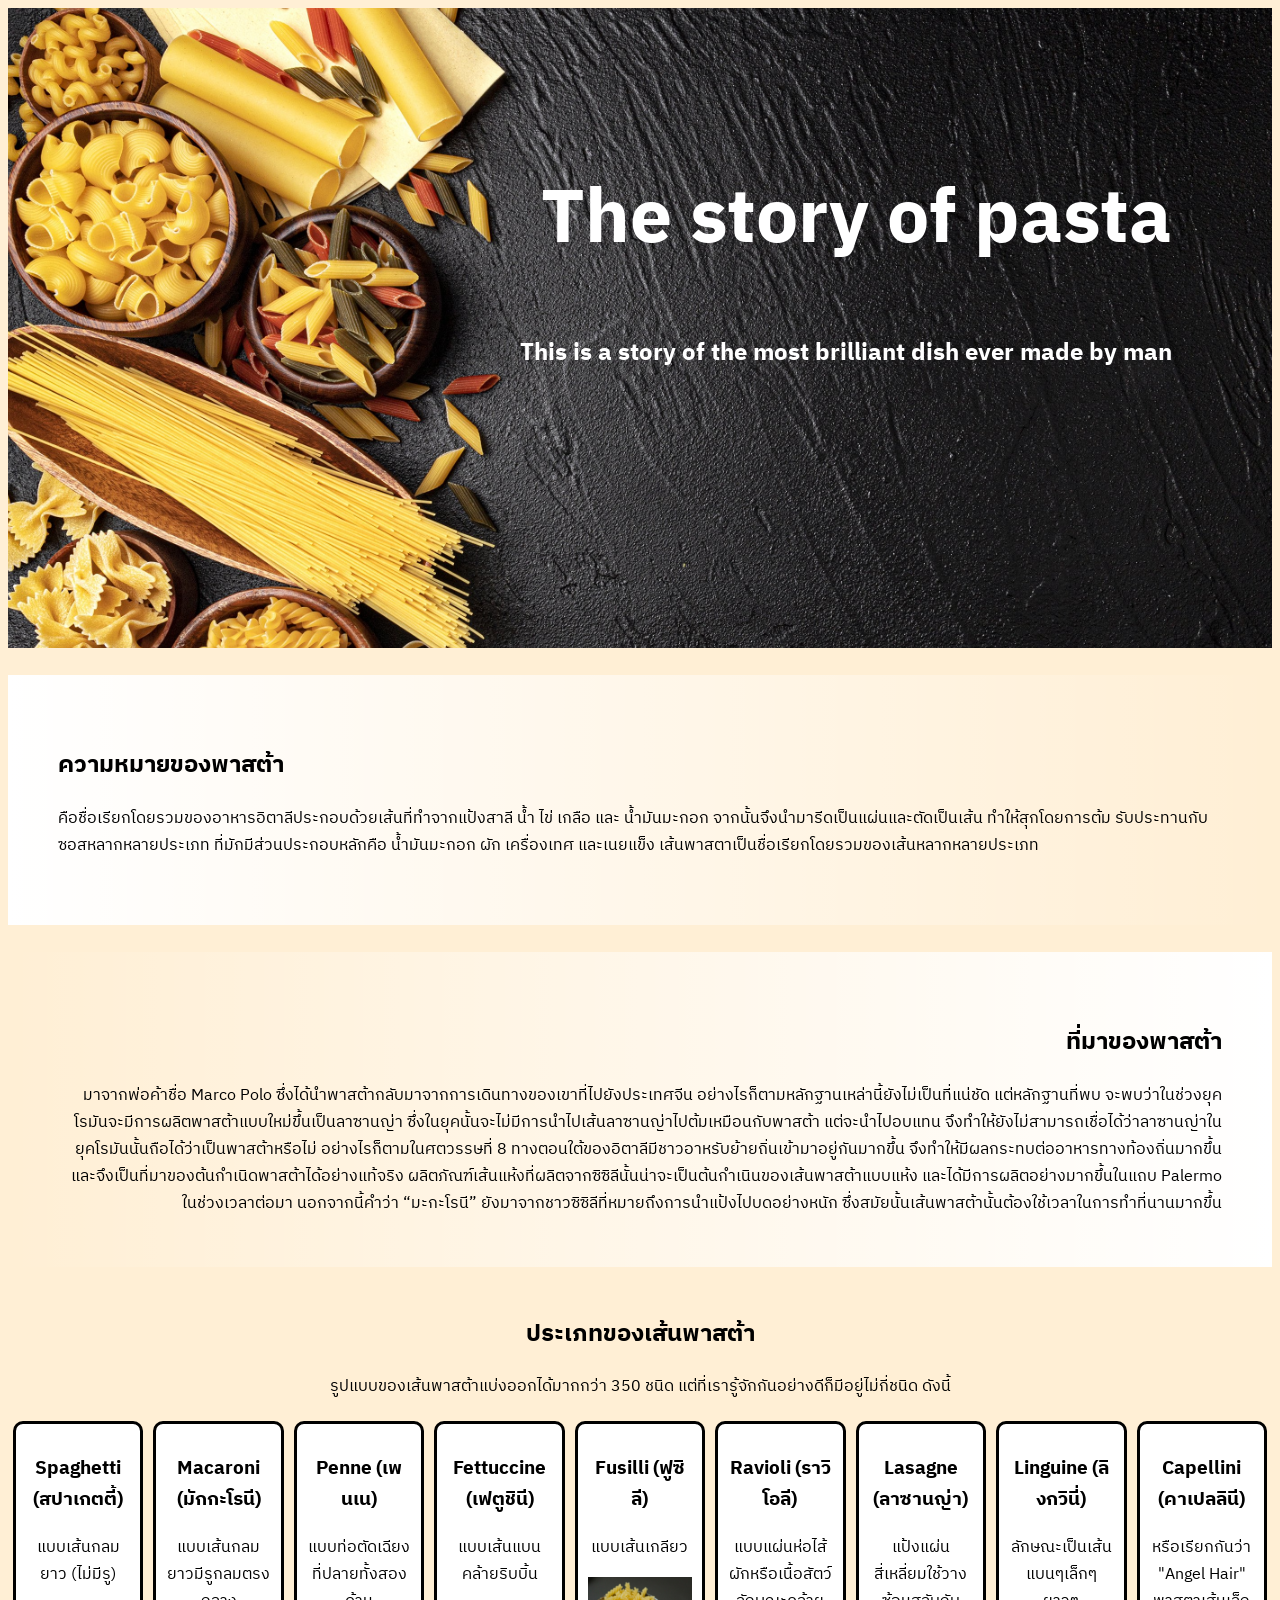
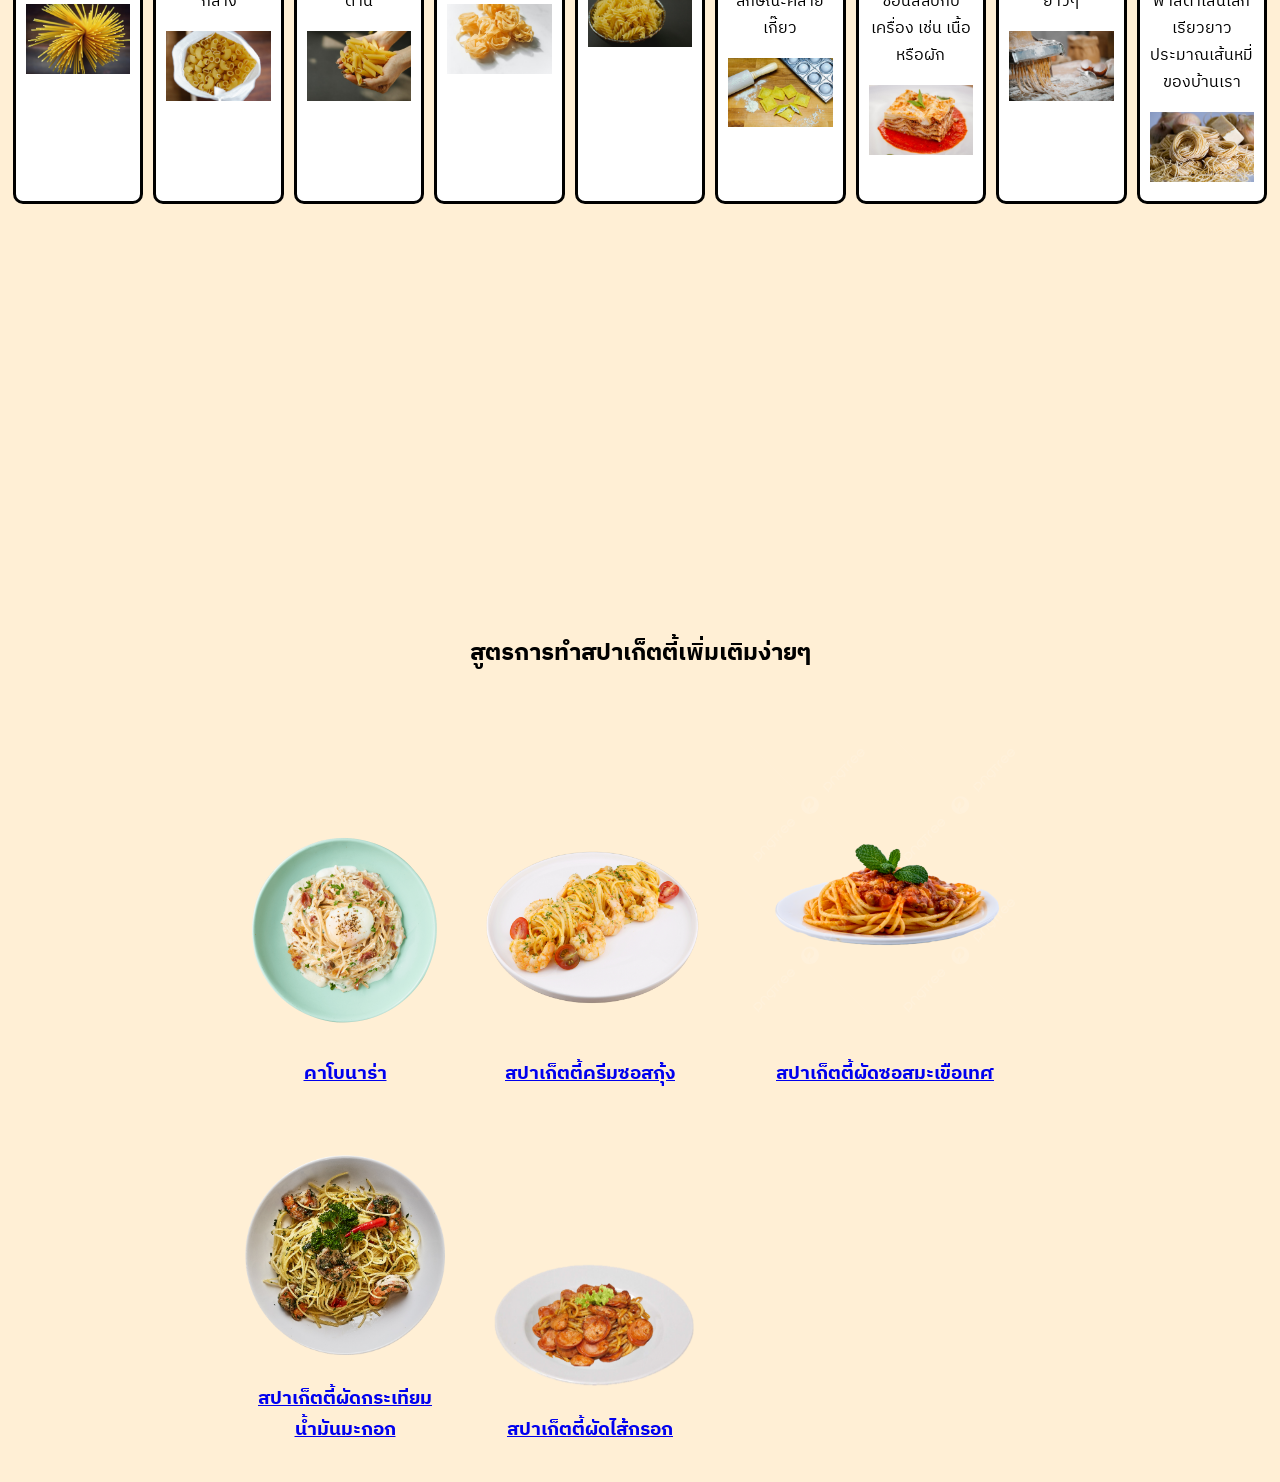
==== index.html @ b411c7ec "initial version" ====
<!DOCTYPE html>
<!--[if lt IE 7]>      <html class="no-js lt-ie9 lt-ie8 lt-ie7"> <![endif]-->
<!--[if IE 7]>         <html class="no-js lt-ie9 lt-ie8"> <![endif]-->
<!--[if IE 8]>         <html class="no-js lt-ie9"> <![endif]-->
<!--[if gt IE 8]>      <html class="no-js"> <!--<![endif]-->
<html>

<head>
  <meta charset="utf-8">
  <meta http-equiv="X-UA-Compatible" content="IE=edge">
  <title>The Spaghetti Story</title>
  <meta name="description" content="">
  <meta name="viewport" content="width=device-width, initial-scale=1">
  <link rel="stylesheet" href="css/main.css">
  <link href="https://fonts.googleapis.com/css2?family=IBM+Plex+Sans+Thai&display=swap" rel="stylesheet">

</head>

<body>
  <div>
    <div class="preface">
      <h1>The story of pasta</h1>

      <h2>This is a story of the most brilliant dish ever made by man</h2>
    </div>

    <br>
    <div class="intro">
      <div class="def">
        <h2>ความหมายของพาสต้า</h2>
        <p> คือชื่อเรียกโดยรวมของอาหารอิตาลีประกอบด้วยเส้นที่ทำจากแป้งสาลี น้ำ ไข่ เกลือ และ น้ำมันมะกอก
          จากนั้นจึงนำมารีดเป็นแผ่นและตัดเป็นเส้น ทำให้สุกโดยการต้ม
          รับประทานกับซอสหลากหลายประเภท ที่มักมีส่วนประกอบหลักคือ น้ำมันมะกอก ผัก เครื่องเทศ และเนยแข็ง
          เส้นพาสตาเป็นชื่อเรียกโดยรวมของเส้นหลากหลายประเภท</p>
      </div>
      <br>

      <div class="locate">
        <h2>ที่มาของพาสต้า</h2>
        <p1>มาจากพ่อค้าชื่อ Marco Polo ซึ่งได้นำพาสต้ากลับมาจากการเดินทางของเขาที่ไปยังประเทศจีน
          อย่างไรก็ตามหลักฐานเหล่านี้ยังไม่เป็นที่แน่ชัด แต่หลักฐานที่พบ
          จะพบว่าในช่วงยุคโรมันจะมีการผลิตพาสต้าแบบใหม่ขึ้นเป็นลาซานญ่า
          ซึ่งในยุคนั้นจะไม่มีการนำไปเส้นลาซานญ่าไปต้มเหมือนกับพาสต้า แต่จะนำไปอบแทน
          จึงทำให้ยังไม่สามารถเชื่อได้ว่าลาซานญ่าในยุคโรมันนั้นถือได้ว่าเป็นพาสต้าหรือไม่ อย่างไรก็ตามในศตวรรษที่ 8
          ทางตอนใต้ของอิตาลีมีชาวอาหรับย้ายถิ่นเข้ามาอยู่กันมากขึ้น จึงทำให้มีผลกระทบต่ออาหารทางท้องถิ่นมากขึ้น
          และจึงเป็นที่มาของต้นกำเนิดพาสต้าได้อย่างแท้จริง
          ผลิตภัณฑ์เส้นแห้งที่ผลิตจากซิซิลีนั้นน่าจะเป็นต้นกำเนินของเส้นพาสต้าแบบแห้ง และได้มีการผลิตอย่างมากขึ้นในแถบ
          Palermo ในช่วงเวลาต่อมา นอกจากนี้คำว่า “มะกะโรนี” ยังมาจากชาวซิซิลีที่หมายถึงการนำแป้งไปบดอย่างหนัก
          ซึ่งสมัยนั้นเส้นพาสต้านั้นต้องใช้เวลาในการทำที่นานมากขึ้น</p1>
      </div>
    </div>

    <br>
    <div class="ptype">
      <h2>ประเภทของเส้นพาสต้า</h2>
      <p>รูปแบบของเส้นพาสต้าแบ่งออกได้มากกว่า 350 ชนิด แต่ที่เรารู้จักกันอย่างดีก็มีอยู่ไม่กี่ชนิด ดังนี้</p>
      <div class="type">
        <div class="card">
          <h3>Spaghetti (สปาเกตตี้)</h3>
          <p>แบบเส้นกลมยาว (ไม่มีรู)</p>
          <img src="images/pexels-pixabay-262905.jpg" class="card-img">
        </div>
        <div class="card">
          <h3>Macaroni (มักกะโรนี)</h3>
          <p>แบบเส้นกลมยาวมีรูกลมตรงกลาง</p>
          <img src="images/pexels-sarah-chai-7262447.jpg" class="card-img">
        </div>
        <div class="card">
          <h3>Penne (เพนเน)</h3>
          <p>แบบท่อตัดเฉียงที่ปลายทั้งสองด้าน</p>
          <img src="images/pexels-klaus-nielsen-6287336.jpg" class="card-img">
        </div>
        <div class="card">
          <h3>Fettuccine (เฟตูชินี)</h3>
          <p>แบบเส้นแบนคล้ายริบบิ้น</p>
          <img src="images/pexels-polina-tankilevitch-4518804.jpg" class="card-img">
        </div>
        <div class="card">
          <h3>Fusilli (ฟูซิลี)</h3>
          <p>แบบเส้นเกลียว</p>
          <img src="images/Fusilli.jpg" class="card-img">
        </div>
        <div class="card">
          <h3>Ravioli (ราวิโอลี)</h3>
          <p>แบบแผ่นห่อไส้ผักหรือเนื้อสัตว์ ลักษณะคล้ายเกี๊ยว</p>
          <img src="images/Ravioli.jpg" class="card-img">
        </div>
        <div class="card">
          <h3>Lasagne (ลาซานญ่า)</h3>
          <p>แป้งแผ่นสี่เหลี่ยมใช้วางซ้อนสลับกับเครื่อง เช่น เนื้อหรือผัก</p>
          <img src="images/Lasagne.jpg" class="card-img">
        </div>
        <div class="card">
          <h3>Linguine (ลิงกวินี่)</h3>
          <p>ลักษณะเป็นเส้นแบนๆเล็กๆยาวๆ</p>
          <img src="images/Linguine.jpg" class="card-img">
        </div>
        <div class="card">
          <h3>Capellini (คาเปลลินี)</h3>
          <p>หรือเรียกกันว่า "Angel Hair" พาสตาเส้นเล็กเรียวยาวประมาณเส้นหมี่ของบ้านเรา</p>
          <img src="images/Capellini.jpg" class="card-img">
        </div>
      </div>
    </div>

    <h2>สูตรการทำสปาเก็ตตี้เพิ่มเติมง่ายๆ</h2>
    <table class="table" width="10" border="0" cellpadding="10" cellspacing="0">
      <tbody>
        <tr>
          <td width="200" align="center" valign="bottom">
            <a href="carbonara.html" taget="blank">
              <img src="images/Spaghetti_Carbonara.png" width="200">
              <h3>คาโบนาร่า</h3>
            </a>
          </td>
          <td width="200" align="center" valign="bottom">&nbsp;
            <a href="cream-sause.html">
              <img src="images/shrimp spaghetti.png" width="250">
              <h3>สปาเก็ตตี้ครีมซอสกุ้ง</h3>
            </a>
          </td>
          <td width="200" align="center" valign="bottom">&nbsp;
            <a href="spaghetti.html">
              <img src="images/spaghetti.jpg" width="300" height="300">
              <h3>สปาเก็ตตี้ผัดซอสมะเขือเทศ</h3>
            </a>
          </td>
        <tr class="table">
          <td width="200" align="center" valign="bottom">&nbsp;
            <a href="aglio e olio.html">
              <img src="images/aglio e olio.png" width="200">
              <h3>สปาเก็ตตี้ผัดกระเทียมน้ำมันมะกอก</h3>
            </a>
          </td>
          <td width="200" align="center" valign="bottom">&nbsp;
            <a href="spaghetti_sausages.html">
              <img src="images/german-sausage-spaghetti.png" width="200">
              <h3>สปาเก็ตตี้ผัดไส้กรอก</h3>
            </a>
          </td>
        </tr>
        </tr>
      </tbody>
    </table>
  </div>
</body>

</html>
---- css/main.css ----
body {
    background-color: #ffefd5;
    font-family:  'IBM Plex Sans Thai', sans-serif;
    text-align: center;
    
}

h1 {
    font-size: 75px;
}

.preface {
    background-image: url('../images/spahghettipre.jpg');
    background-size: cover;
    height: 60vh;
    background-attachment: fixed;
    padding-top: 100px;
    text-align: right;
    color: #ffffff;
    margin: 0px auto;
    padding-right: 100px;
}

.def {
    border: none;
    width: auto;
    height: auto;
    
    background-color: white;
    padding: 50px;
    
    justify-content: center;
    align-items: center;
    text-align: left;
    background: linear-gradient(to right, white, transparent);
}

.locate {
    border: none;
    width: auto;
    height: auto;
    
    background-color: white;
    padding: 50px;
    
    justify-content: center;
    align-items: center;
    background: linear-gradient(to left, white, transparent);
    text-align: right;
}

.intro {
    gap: 20px;
    align-items: center;
    justify-content: center;
}

.ptype {
    height: 100vh;
}

.type {
    display: flex;
    width: auto;
}

.card {
    width: 300px;
    border: black solid;
    border-radius: 10px;
    overflow: hidden;
    background-color: white;
    padding: 10px;
    margin: 5px;
}

.card-img {
    width: 100%;
}

.table {
    margin: 0px auto;
    text-align: center;
    align-content: center;
    vertical-align: center;
}
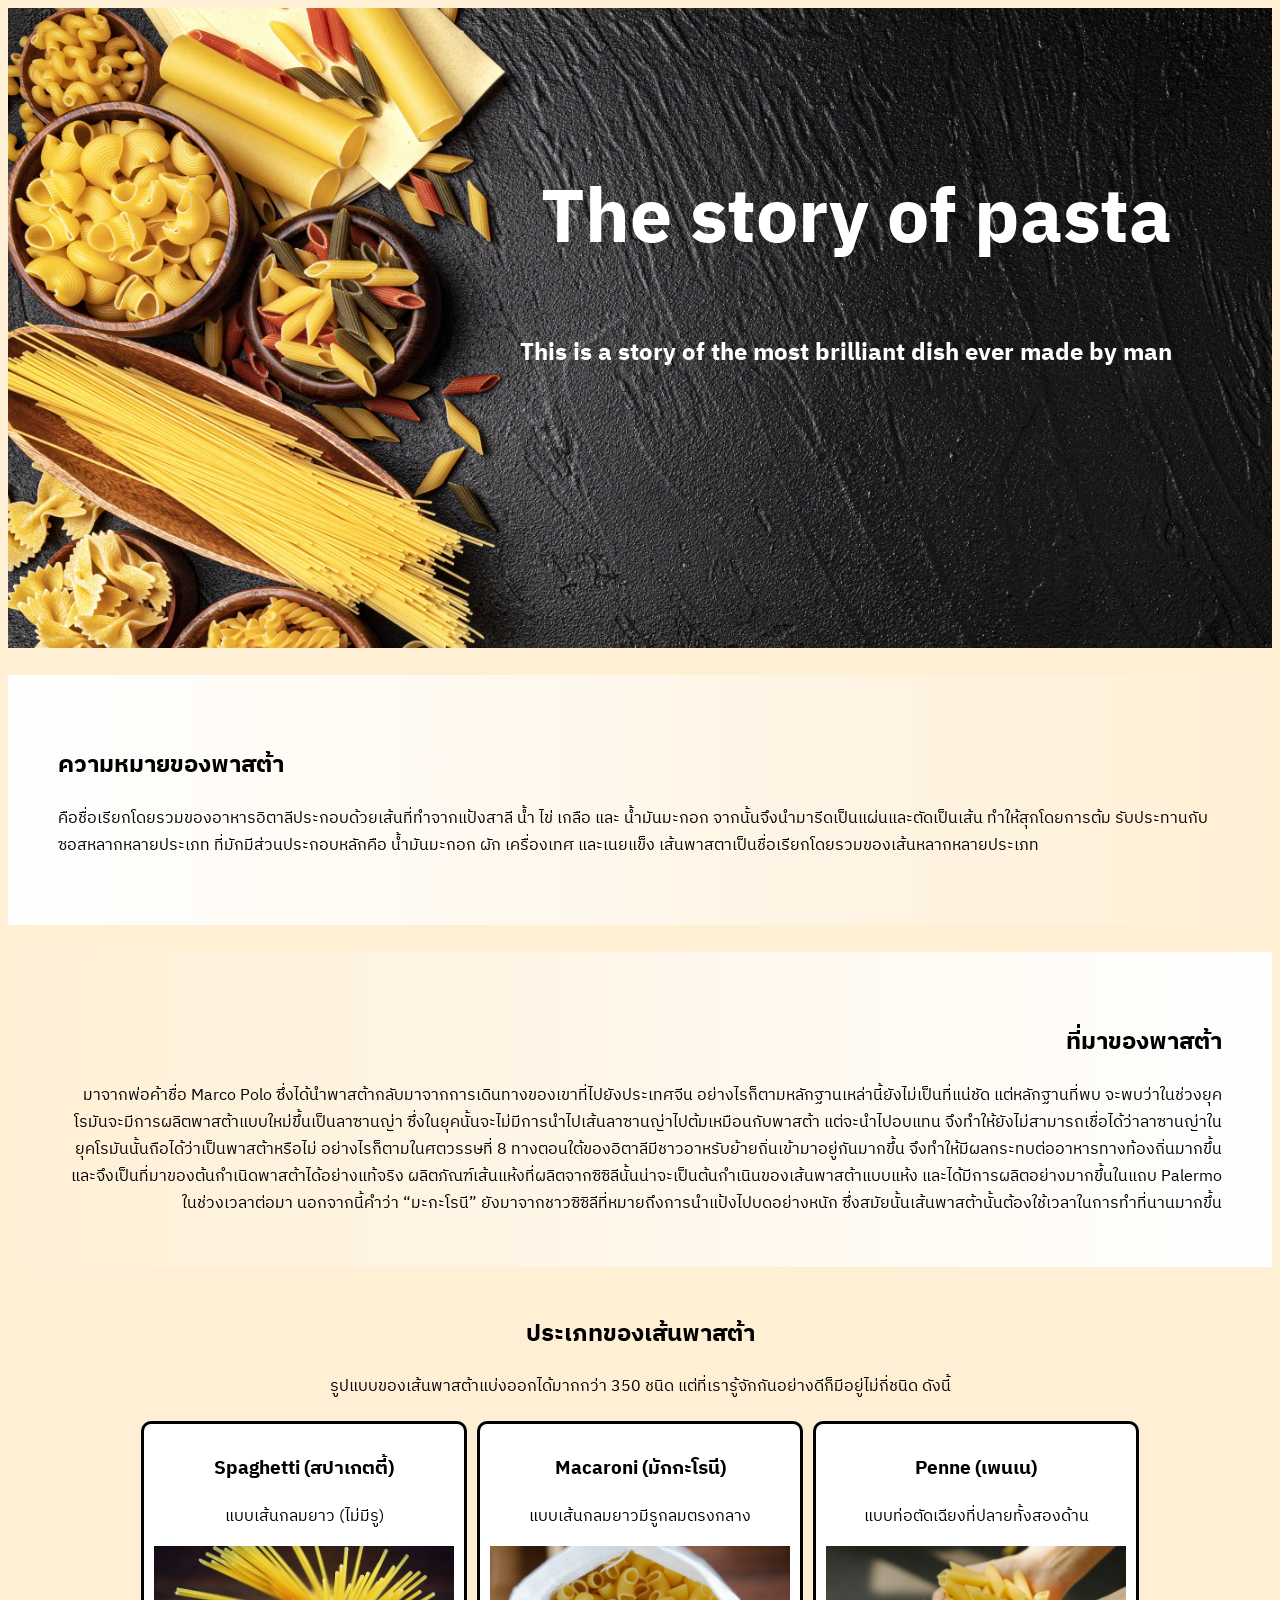
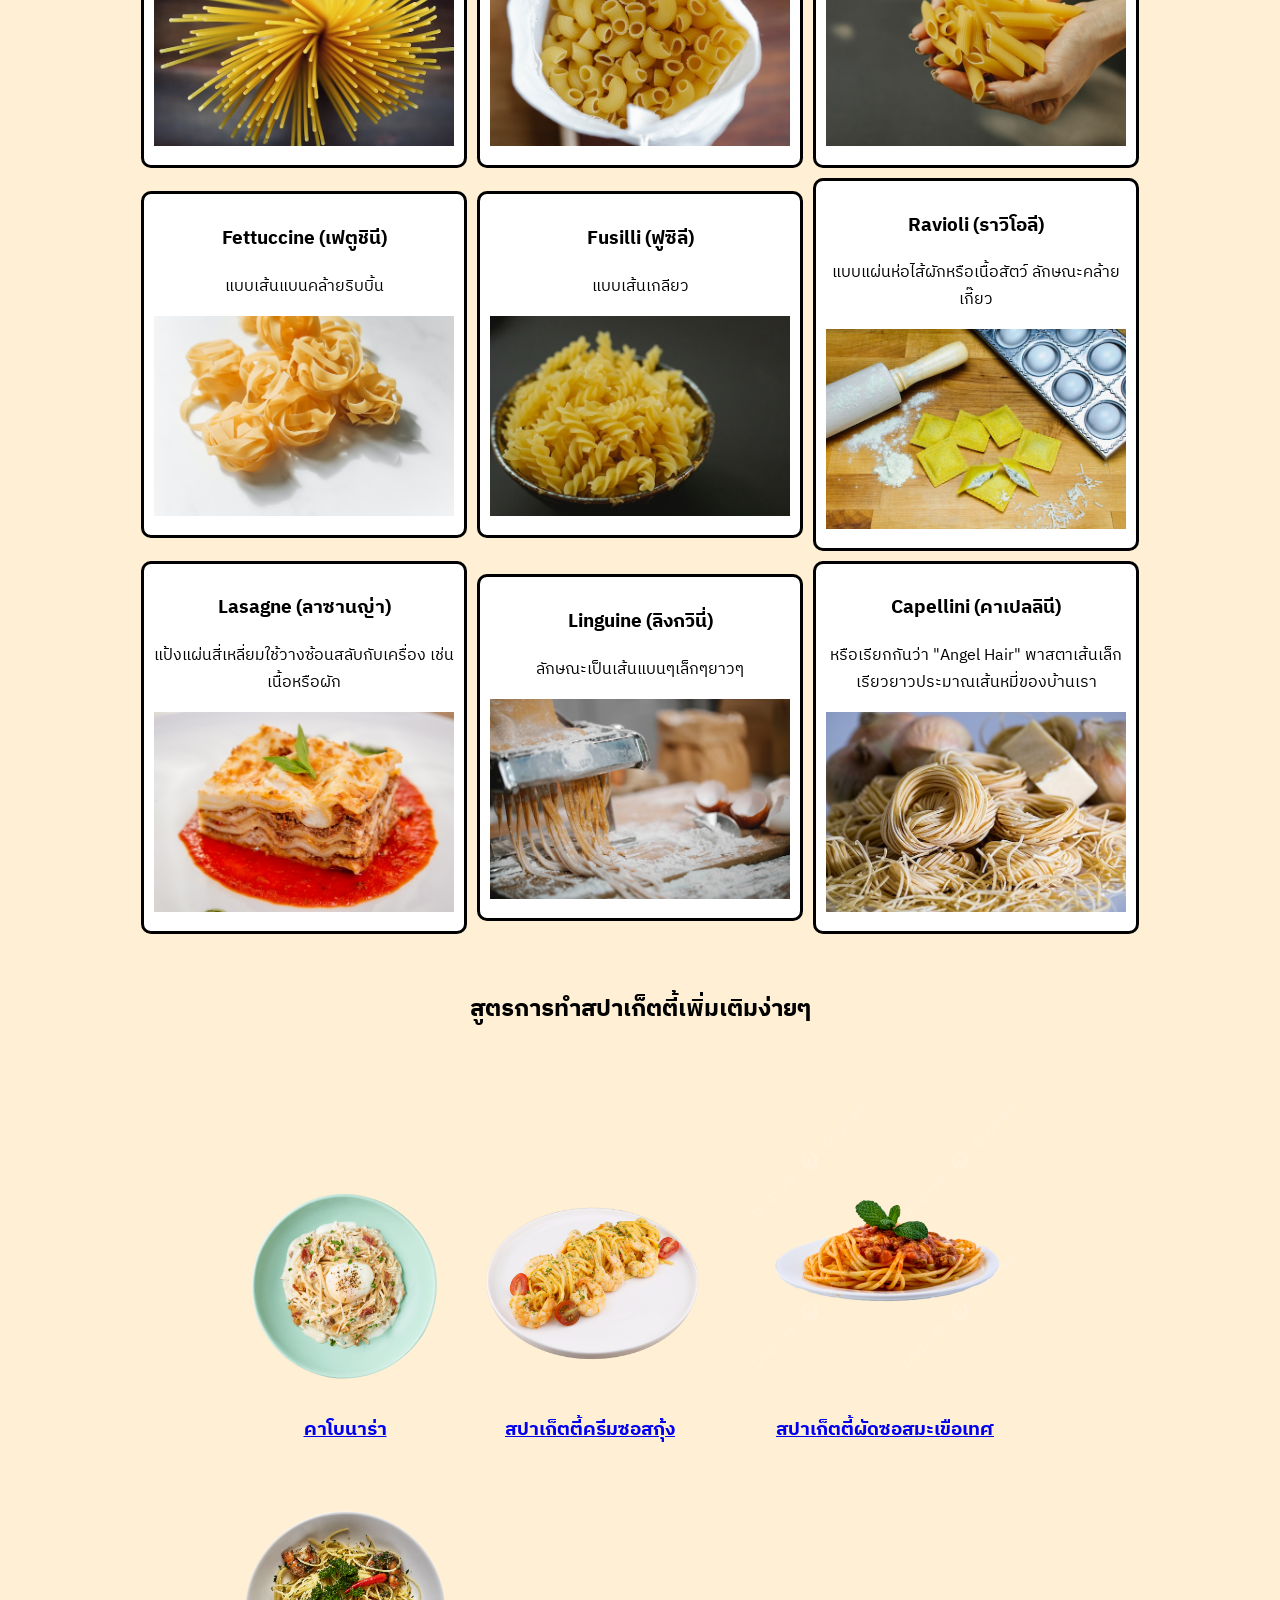
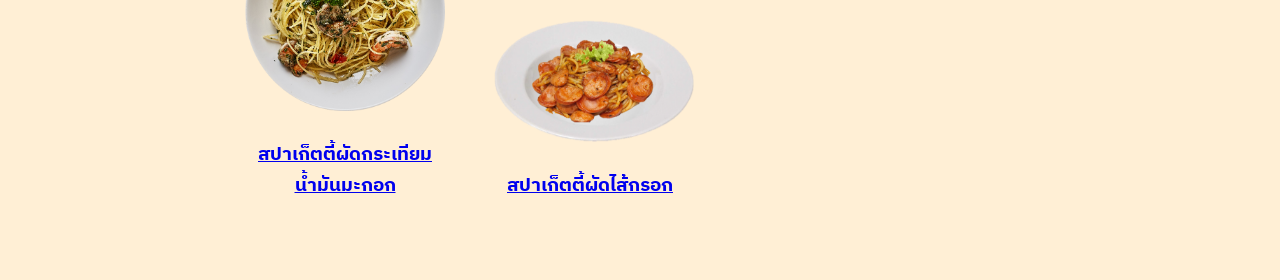
==== commit 4d611280: "update-1" ====
--- a/index.html
+++ b/index.html
@@ -8,7 +8,7 @@
 <head>
   <meta charset="utf-8">
   <meta http-equiv="X-UA-Compatible" content="IE=edge">
-  <title>The Spaghetti Story</title>
+  <title>The Spaghetti Stories</title>
   <meta name="description" content="">
   <meta name="viewport" content="width=device-width, initial-scale=1">
   <link rel="stylesheet" href="css/main.css">
@@ -102,7 +102,7 @@
         </div>
       </div>
     </div>
-
+<div class="menu">
     <h2>สูตรการทำสปาเก็ตตี้เพิ่มเติมง่ายๆ</h2>
     <table class="table" width="10" border="0" cellpadding="10" cellspacing="0">
       <tbody>
@@ -142,6 +142,7 @@
         </tr>
       </tbody>
     </table>
+    </div>
   </div>
 </body>
 
--- a/css/main.css
+++ b/css/main.css
@@ -55,13 +55,18 @@
     justify-content: center;
 }
 
-.ptype {
-    height: 100vh;
-}
+
 
 .type {
     display: flex;
+    justify-content: center;
+    align-items: center;
+    text-align: center;
     width: auto;
+    flex-wrap: wrap;
+    width: 0 auto;
+    
+    
 }
 
 .card {
@@ -83,4 +88,15 @@
     text-align: center;
     align-content: center;
     vertical-align: center;
+}
+
+.menu {
+    margin: 50px;
+}
+
+.menu table {
+    margin: 0 auto;
+    display: flex;
+    justify-content: center;
+    align-items: center;
 }
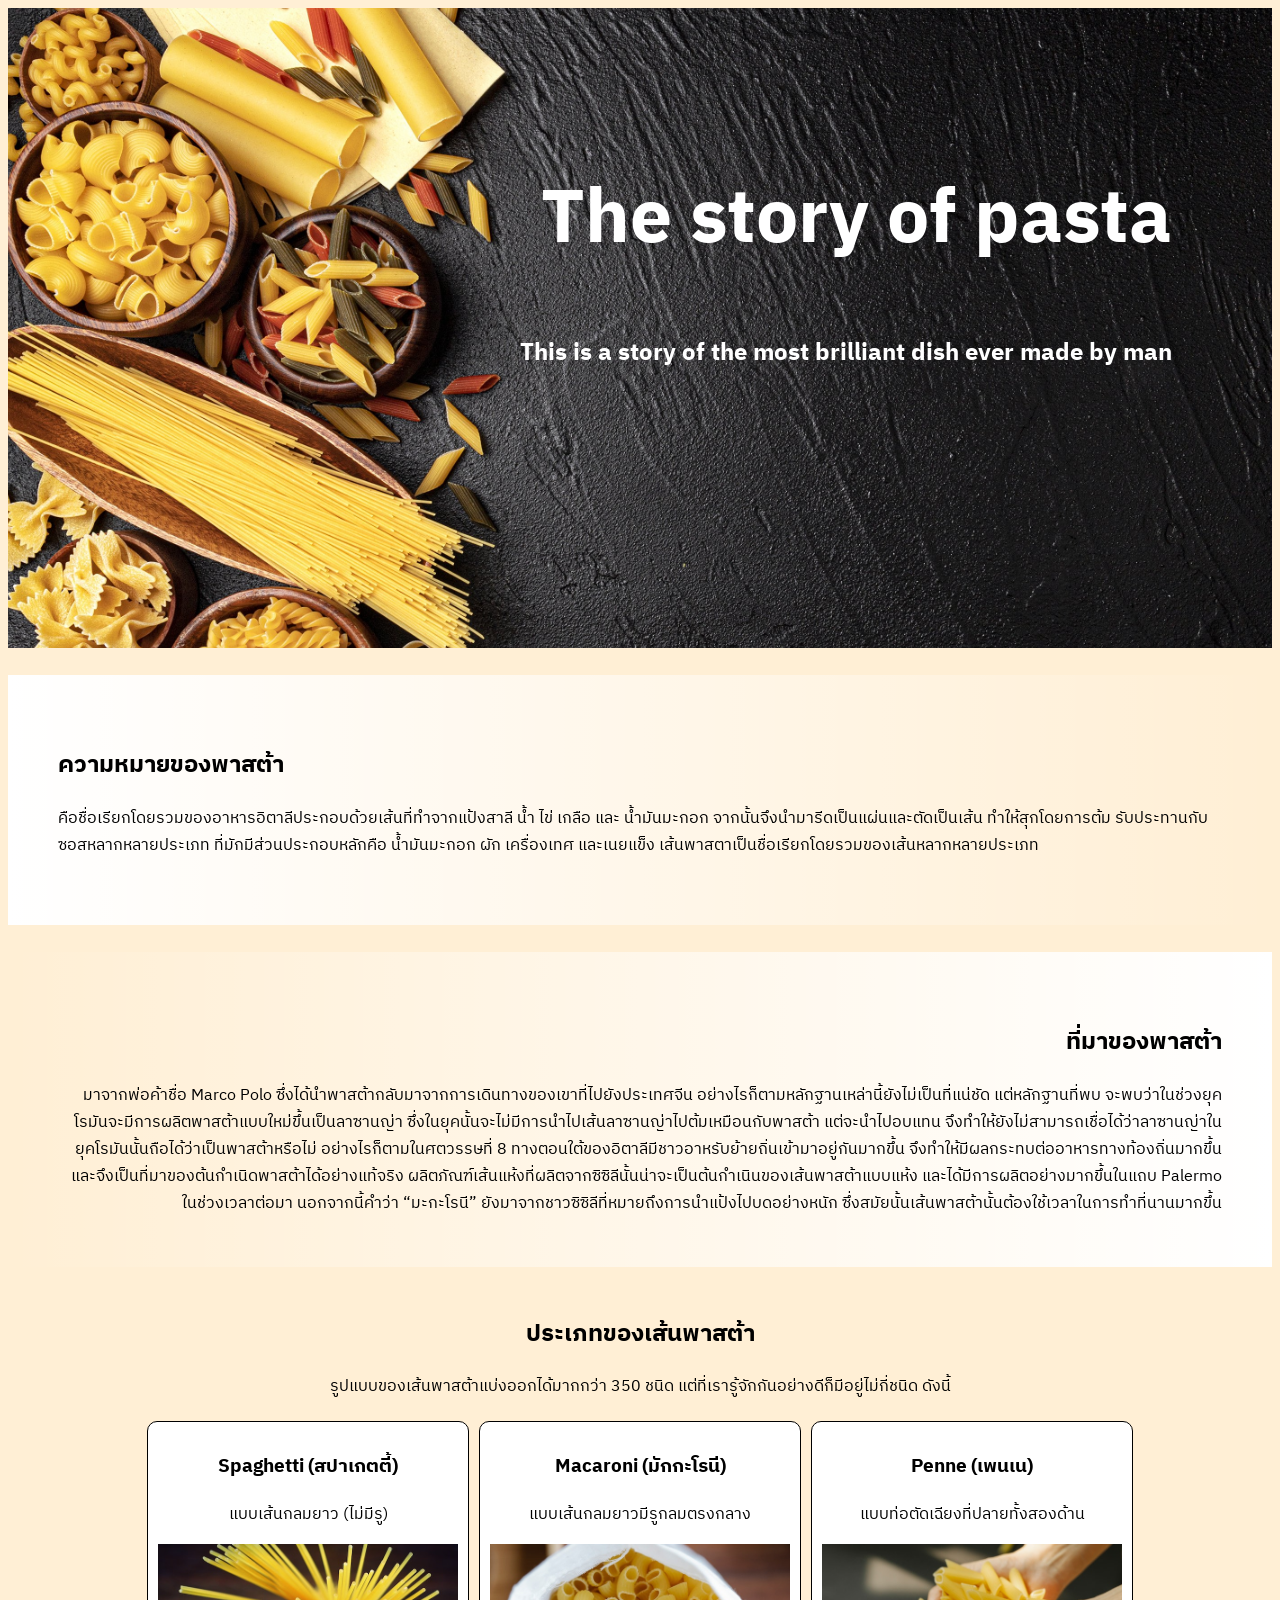
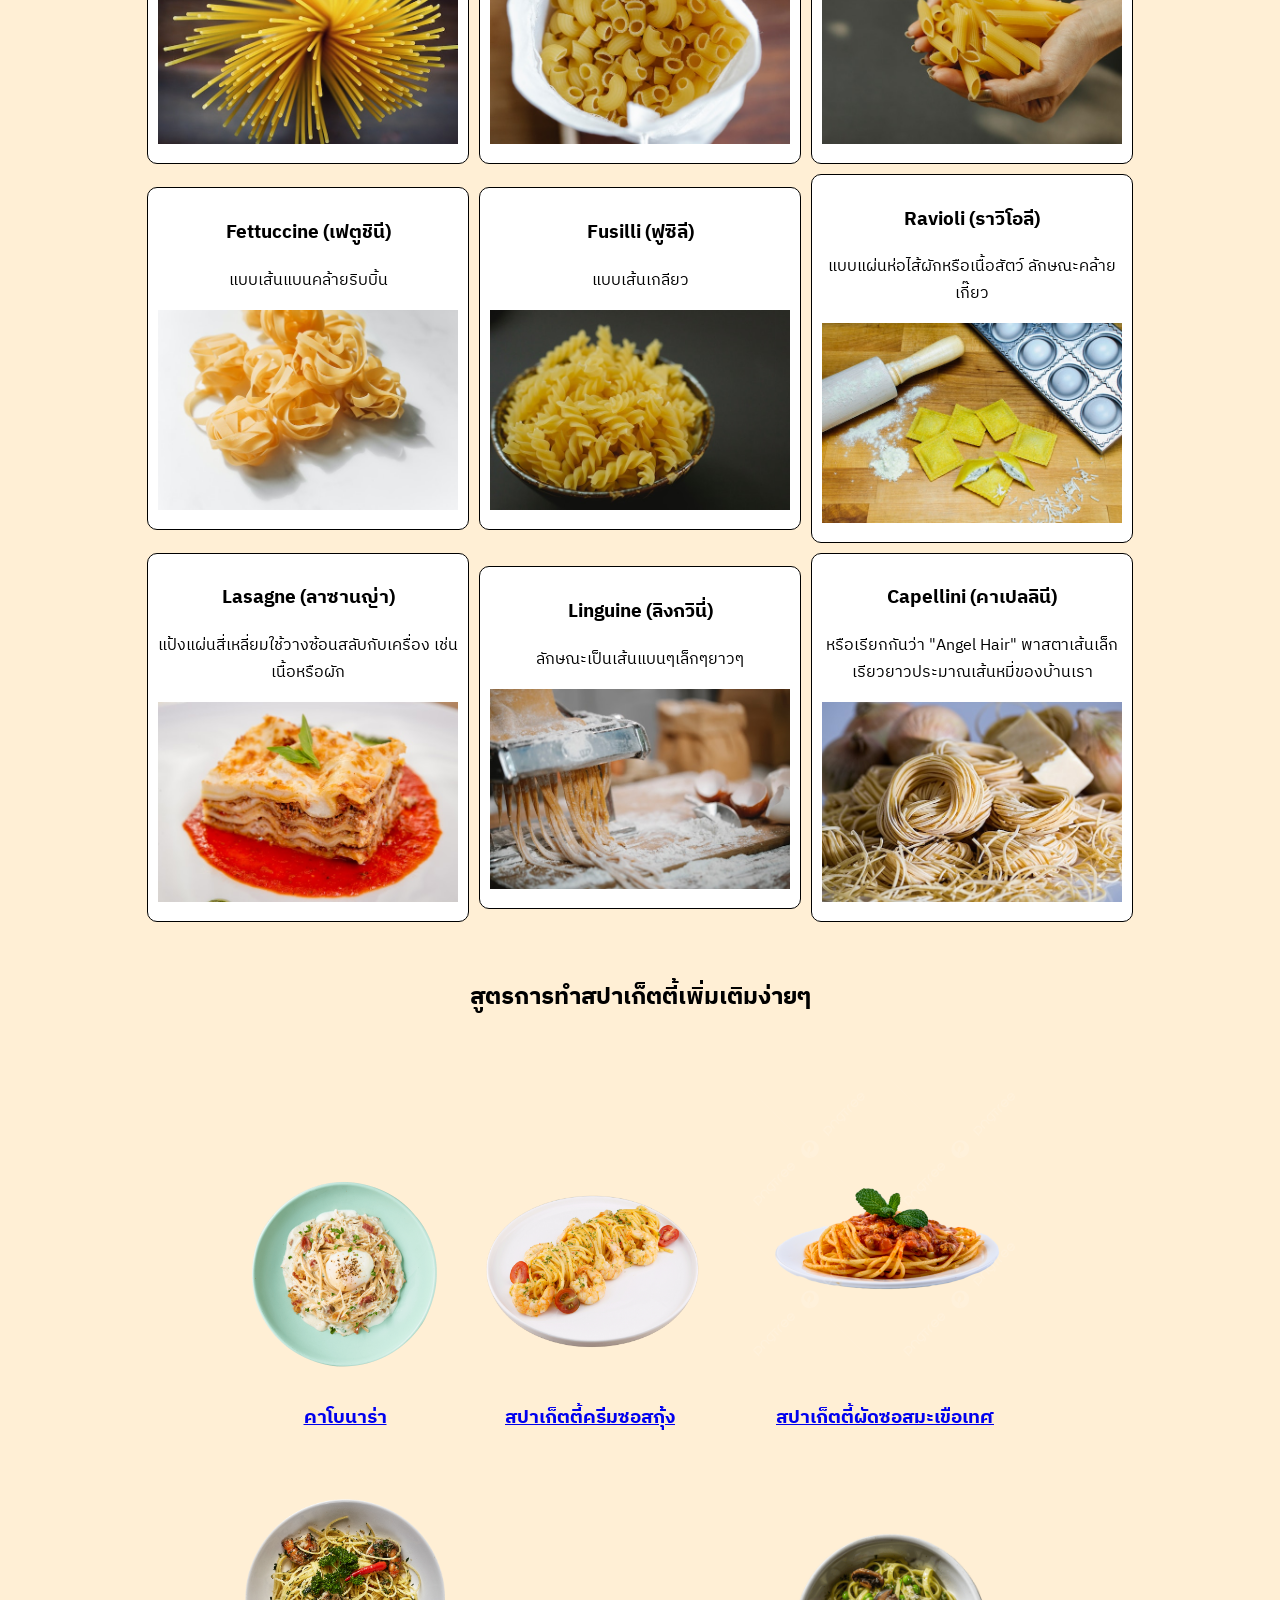
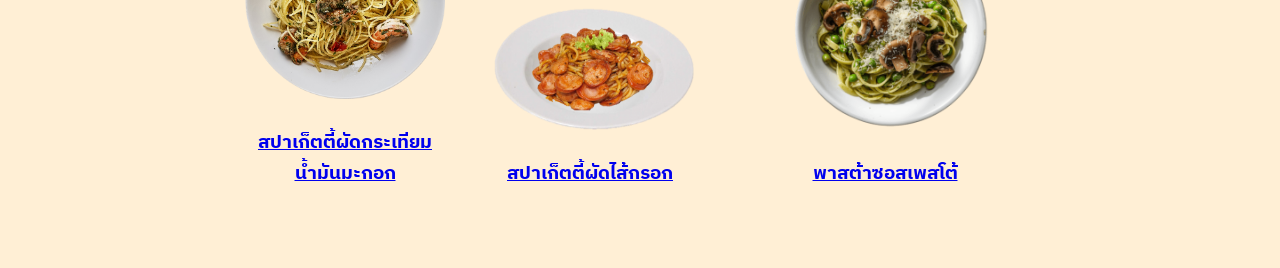
==== commit ff73af9f: "update-2" ====
--- a/index.html
+++ b/index.html
@@ -138,6 +138,12 @@
               <h3>สปาเก็ตตี้ผัดไส้กรอก</h3>
             </a>
           </td>
+          <td width="200" align="center" valign="bottom">&nbsp;
+            <a href="pasta-pesto.html">
+              <img src="images/pesto pasta.png" width="200">
+              <h3>พาสต้าซอสเพสโต้</h3>
+            </a>
+          </td>
         </tr>
         </tr>
       </tbody>
--- a/css/main.css
+++ b/css/main.css
@@ -71,7 +71,7 @@
 
 .card {
     width: 300px;
-    border: black solid;
+    border: 1px black solid;
     border-radius: 10px;
     overflow: hidden;
     background-color: white;
